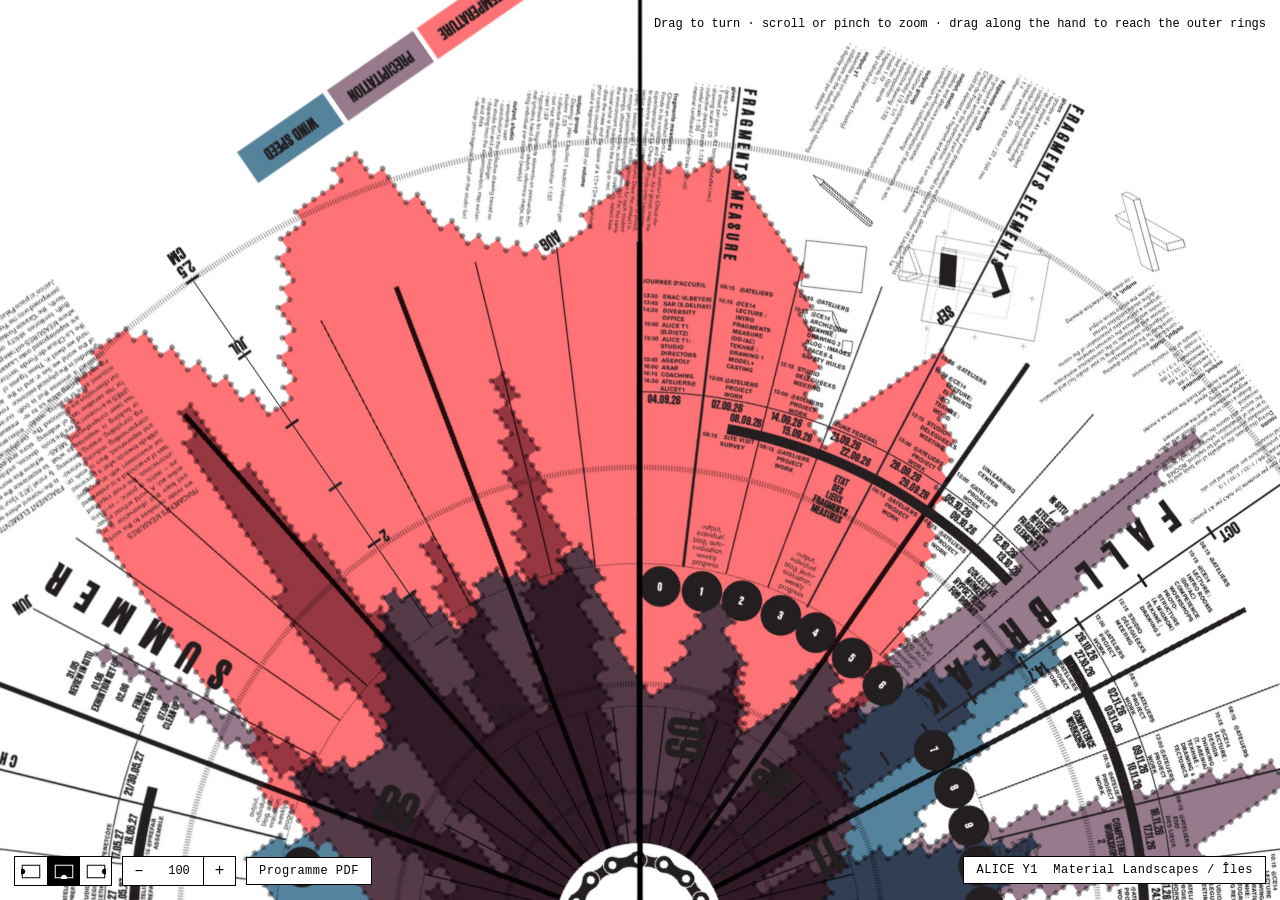
==== alice-y1-programme-26-27/index.html @ 1238d64c "Rename programme folder to alice-y1-programme-26-27" ====
<!doctype html>
<html lang="en">
<head>
<meta charset="utf-8">
<meta name="viewport" content="width=device-width, initial-scale=1, viewport-fit=cover">
<meta name="theme-color" content="#ffffff">
<title>ALICE Y1 — Material Landscapes / Îles — 2026/2027</title>
<link rel="stylesheet" href="style.css">
</head>
<body>

<div id="stage">
  <div id="pan">
    <div id="zoom">
      <picture>
        <!-- Phones get the 2400px sheet: the 4081px one decodes to 66MB
             of memory, which Safari will drop on older devices. -->
        <source media="(max-width: 820px)" srcset="alice-wheel-2400.jpg">
        <img id="disc" src="alice-wheel.jpg"
             alt="ALICE Y1 2026/2027 programme wheel" draggable="false" decoding="async">
      </picture>
    </div>
    <div id="hand" aria-hidden="true"></div>
    <div id="hub" aria-hidden="true"></div>
  </div>
</div>

<div id="controls">
  <div id="tools">
    <div class="group" role="group" aria-label="Pivot position">
      <button class="anchor" data-anchor="left" title="Spring semester, pivot on the left edge" aria-label="Spring semester, pivot on the left edge">
        <svg viewBox="0 0 24 18"><rect x="1.5" y="1.5" width="21" height="15" fill="none"/><circle cx="1.5" cy="9" r="3"/></svg>
      </button>
      <button class="anchor" data-anchor="bottom" title="Whole year, pivot on the bottom edge" aria-label="Whole year, pivot on the bottom edge">
        <svg viewBox="0 0 24 18"><rect x="1.5" y="1.5" width="21" height="15" fill="none"/><circle cx="12" cy="16.5" r="3"/></svg>
      </button>
      <button class="anchor" data-anchor="right" title="Autumn semester, pivot on the right edge" aria-label="Autumn semester, pivot on the right edge">
        <svg viewBox="0 0 24 18"><rect x="1.5" y="1.5" width="21" height="15" fill="none"/><circle cx="22.5" cy="9" r="3"/></svg>
      </button>
    </div>

    <div class="group" role="group" aria-label="Zoom">
      <button id="zoom-out" title="Zoom out" aria-label="Zoom out">–</button>
      <output id="zoom-level">100</output>
      <button id="zoom-in" title="Zoom in" aria-label="Zoom in">+</button>
    </div>

    <a id="pdf"
       href="https://epflch.sharepoint.com/:b:/r/sites/ALICE_STUDENTS-y1_2026-27/Documents%20partages/y1_2026-27/01_STUDIO-NIVA/00_RESSOURCES/01_PROGRAMME/ALICE_Prog_2026_27_PF__JTV%201.pdf?d=wa568b5a4094c4830a36513033ce9231e&amp;csf=1&amp;web=1&amp;e=dnx9rF"
       target="_blank" rel="noopener">Programme PDF</a>
  </div>

  <p id="title">ALICE Y1 &nbsp;Material Landscapes / Îles</p>
</div>

<p id="hint">Drag to turn · scroll or pinch to zoom · drag along the hand to reach the outer rings</p>

<script src="wheel.js"></script>
</body>
</html>
---- alice-y1-programme-26-27/style.css ----
:root{
  --ink:#000;
  --paper:#fff;
  --rule:1px;
  --gutter:14px;
  --safe-l:max(var(--gutter), env(safe-area-inset-left));
  --safe-r:max(var(--gutter), env(safe-area-inset-right));
  --safe-b:max(var(--gutter), env(safe-area-inset-bottom));
}

*{box-sizing:border-box}

html,body{
  height:100%;
  margin:0;
  background:var(--paper);
  color:var(--ink);
  overflow:hidden;
  overscroll-behavior:none;
  touch-action:manipulation;
  font:400 12px/1.35 "Courier New",Courier,"Nimbus Mono PS",monospace;
  -webkit-text-size-adjust:100%;
  -webkit-font-smoothing:antialiased;
  -webkit-tap-highlight-color:transparent;
}

/* Locks the page against iOS rubber-banding behind the wheel. */
body{position:fixed;inset:0;width:100%}

/* ---------- stage ---------- */

#stage{
  position:fixed;
  inset:0;
  overflow:hidden;
  background:var(--paper);
  cursor:grab;
  touch-action:none;
}
#stage.dragging{cursor:grabbing}
#stage.sliding{cursor:move}

/* #pan sits exactly on the hub; it has no size of its own, so every
   child is positioned relative to the centre of the dial. */
#pan{
  position:absolute;
  left:0; top:0;
  width:0; height:0;
  will-change:transform;
}

#zoom{
  position:absolute;
  left:0; top:0;
  width:0; height:0;
  will-change:transform;
}

#disc{
  position:absolute;
  left:0; top:0;
  user-select:none;
  -webkit-user-drag:none;
  will-change:transform;
}

/* ---------- the hand ---------- */

#hand{
  position:absolute;
  left:0; top:0;
  height:9px;
  margin-top:-4.5px;
  background:var(--ink);
  transform-origin:0 50%;
  /* 5.4px at the hub, tapering to a hairline at the tip */
  clip-path:polygon(0 20%, 100% 47.2%, 100% 52.8%, 0 80%);
  filter:drop-shadow(0 0 1.5px rgba(255,255,255,.95))
         drop-shadow(0 0 3px rgba(255,255,255,.7));
  pointer-events:none;
}

#hub{
  position:absolute;
  left:-9px; top:-9px;
  width:18px; height:18px;
  border-radius:50%;
  background:var(--paper);
  border:1.5px solid var(--ink);
  pointer-events:none;
}

/* ---------- chrome ---------- */

#controls{
  position:fixed;
  left:var(--safe-l);
  bottom:var(--safe-b);
  right:var(--safe-r);
  display:flex;
  flex-wrap:wrap-reverse;
  justify-content:space-between;
  align-items:flex-end;
  gap:10px 16px;
  z-index:10;
}

/* The buttons stay together; the PDF sits with them and wraps with them. */
#tools{
  display:flex;
  flex-wrap:wrap;
  align-items:center;
  gap:10px;
}

.group{
  display:flex;
  border:var(--rule) solid var(--ink);
  background:var(--paper);
}

button,
#zoom-level{
  appearance:none;
  font:inherit;
  color:var(--ink);
  background:var(--paper);
  border:0;
  padding:0;
  margin:0;
}

.group > * + *{border-left:var(--rule) solid var(--ink)}

.group button{
  width:32px; height:28px;
  display:grid;
  place-items:center;
  cursor:pointer;
  font-size:16px;
  line-height:1;
}

.anchor svg{width:20px;height:15px;stroke:var(--ink);stroke-width:1.2;fill:var(--ink)}

#zoom-level{
  min-width:48px;
  display:grid;
  place-items:center;
  font-variant-numeric:tabular-nums;
}

#pdf{
  display:grid;
  place-items:center;
  border:var(--rule) solid var(--ink);
  background:var(--paper);
  color:var(--ink);
  padding:0 12px;
  height:28px;
  text-decoration:none;
  letter-spacing:.04em;
  white-space:nowrap;
}

.group button:hover,
#pdf:hover{background:var(--ink);color:var(--paper)}
.group button:hover svg{stroke:var(--paper);fill:var(--paper)}
.group button[aria-pressed="true"]{background:var(--ink)}
.group button[aria-pressed="true"] svg{stroke:var(--paper);fill:var(--paper)}

:focus-visible{outline:2px solid var(--ink);outline-offset:2px}

/* ---------- title ---------- */

/* Set like the buttons: same box, same height, no border on the left so
   it reads as a label rather than something to press. */
#title{
  display:grid;
  place-items:center;
  margin:0;
  height:28px;
  padding:0 12px;
  border:var(--rule) solid var(--ink);
  background:var(--paper);
  letter-spacing:.04em;
  white-space:nowrap;
}

/* ---------- hint ---------- */

#hint{
  position:fixed;
  right:var(--safe-r);
  top:var(--gutter);
  margin:0;
  z-index:10;
  background:var(--paper);
  padding:2px 0 2px 8px;
  transition:opacity .4s;
}
#hint.gone{opacity:0}

/* ---------- small screens ---------- */

@media (max-width:900px){
  #hint{display:none}
  #controls{gap:8px 12px}
}

@media (max-width:560px){
  :root{--gutter:10px}
  #title{font-size:11px;padding:0 8px;letter-spacing:0}
}

/* Finger-sized targets on touch devices. */
@media (pointer:coarse){
  .group button{width:42px;height:40px}
  #pdf,#title{height:40px;padding:0 14px}
  #zoom-level{min-width:52px}
}

@media (prefers-reduced-motion:reduce){
  #hint{transition:none}
}

/* Crosshair marking the point zoom holds still. Toggled with D while
   tuning the VIEW block in wheel.js; invisible otherwise. */
#focus-marker{
  position:fixed;
  width:0; height:0;
  z-index:20;
  pointer-events:none;
}
#focus-marker span{position:absolute;background:#e5006d}
#focus-marker span:first-child{left:-22px;top:-0.5px;width:44px;height:1px}
#focus-marker span:last-child{top:-22px;left:-0.5px;height:44px;width:1px}
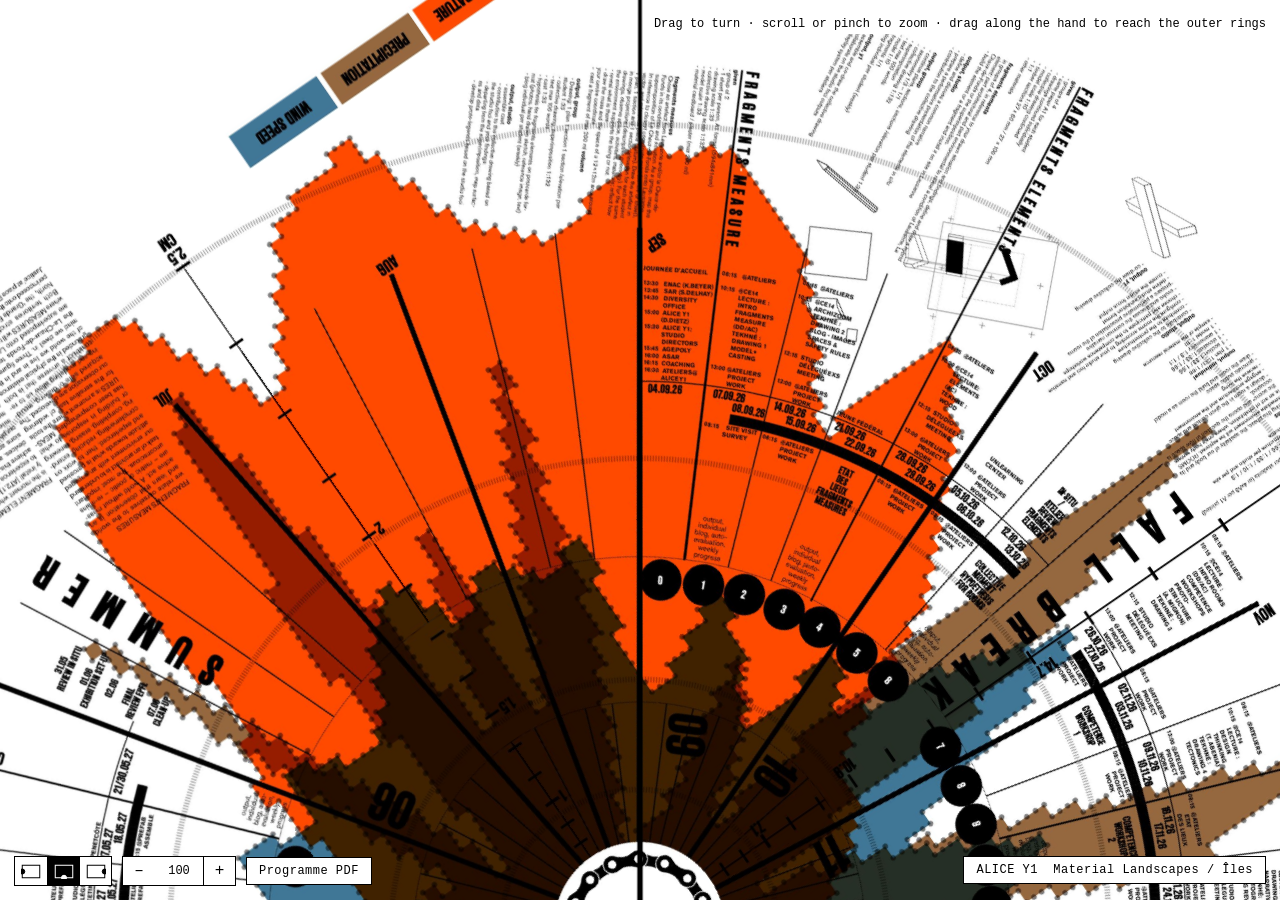
==== commit dde33dec: "Update to Screen3 sheet; self-host both programme PDFs" ====
--- a/alice-y1-programme-26-27/index.html
+++ b/alice-y1-programme-26-27/index.html
@@ -45,9 +45,8 @@
       <button id="zoom-in" title="Zoom in" aria-label="Zoom in">+</button>
     </div>
 
-    <a id="pdf"
-       href="https://epflch.sharepoint.com/:b:/r/sites/ALICE_STUDENTS-y1_2026-27/Documents%20partages/y1_2026-27/01_STUDIO-NIVA/00_RESSOURCES/01_PROGRAMME/ALICE_Prog_2026_27_PF__JTV%201.pdf?d=wa568b5a4094c4830a36513033ce9231e&amp;csf=1&amp;web=1&amp;e=dnx9rF"
-       target="_blank" rel="noopener">Programme PDF</a>
+    <button id="pdf" type="button"
+            data-pdf="alice-programme-2026-27-1.pdf,alice-programme-2026-27-2.pdf">Programme PDF</button>
   </div>
 
   <p id="title">ALICE Y1 &nbsp;Material Landscapes / Îles</p>
--- a/alice-y1-programme-26-27/style.css
+++ b/alice-y1-programme-26-27/style.css
@@ -153,12 +153,12 @@
 #pdf{
   display:grid;
   place-items:center;
+  cursor:pointer;
   border:var(--rule) solid var(--ink);
   background:var(--paper);
   color:var(--ink);
   padding:0 12px;
   height:28px;
-  text-decoration:none;
   letter-spacing:.04em;
   white-space:nowrap;
 }
